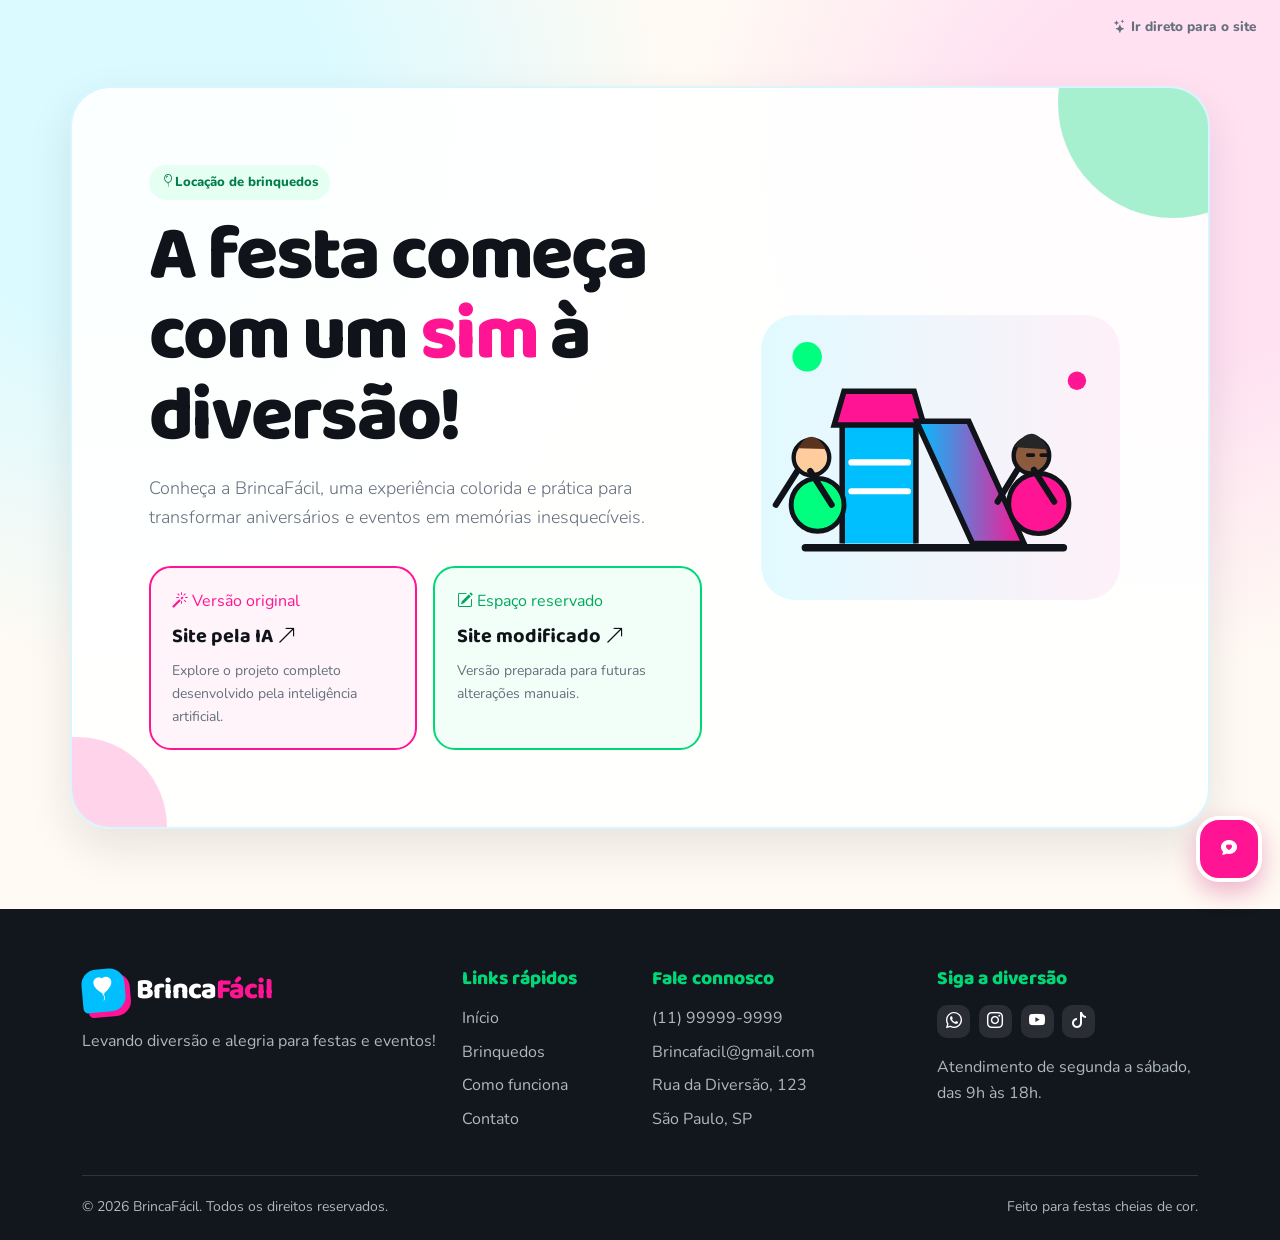
==== index.html @ a86c1801 "first commit" ====
<!doctype html><html lang="pt-BR"><head><meta charset="UTF-8">
<meta name="viewport" content="width=device-width, initial-scale=1">
<meta name="description" content="BrincaFácil — locação de brinquedos para festas e eventos infantis.">
<title>BrincaFácil — Escolha a versão</title>
<link rel="preconnect" href="https://fonts.googleapis.com">
<link rel="preconnect" href="https://fonts.gstatic.com" crossorigin>
<link href="https://fonts.googleapis.com/css2?family=Baloo+2:wght@600;700;800&family=Nunito:wght@400;600;700;800&display=swap" rel="stylesheet">
<link href="https://cdn.jsdelivr.net/npm/bootstrap@5.3.3/dist/css/bootstrap.min.css" rel="stylesheet">
<link href="https://cdn.jsdelivr.net/npm/bootstrap-icons@1.11.3/font/bootstrap-icons.min.css" rel="stylesheet">
<link href="css/style.css" rel="stylesheet"></head><body class="index-page">
<div class="index-topbar"><a href="inicio.html"><i class="bi bi-stars"></i> Ir direto para o site</a></div>
<main class="container index-main"><section class="index-card"><div class="row align-items-center g-5"><div class="col-lg-7"><span class="index-kicker"><i class="bi bi-balloon"></i> Locação de brinquedos</span><h1 class="display-title mt-3 mb-3">A festa começa com um <span class="text-pink">sim</span> à diversão!</h1><p class="lead mb-0">Conheça a BrincaFácil, uma experiência colorida e prática para transformar aniversários e eventos em memórias inesquecíveis.</p><div class="index-options"><a class="index-option ai" href="inicio.html"><span class="text-pink"><i class="bi bi-magic"></i> Versão original</span><strong>Site pela IA <i class="bi bi-arrow-up-right"></i></strong><small>Explore o projeto completo desenvolvido pela inteligência artificial.</small></a><a class="index-option manual" href="modificado/inicio.html"><span class="text-green"><i class="bi bi-pencil-square"></i> Espaço reservado</span><strong>Site modificado <i class="bi bi-arrow-up-right"></i></strong><small>Versão preparada para futuras alterações manuais.</small></a></div></div><div class="col-lg-5 text-center"><img src="imagens/hero-brincafacil.svg" alt="Ilustração colorida de crianças a brincar num parque" class="img-fluid"></div></div></section></main>
<input class="brinki-input" type="checkbox" id="brinki-toggle">
<label class="brinki-launcher" for="brinki-toggle" aria-label="Abrir assistente BRINKI"><i class="bi bi-chat-heart-fill open-icon"></i><i class="bi bi-x-lg close-icon"></i></label>
<section class="brinki-panel" aria-label="Assistente virtual BRINKI">
  <div class="brinki-head"><div class="brinki-avatar"><i class="bi bi-stars"></i></div><div><strong>BRINKI</strong><small>Assistente da BrincaFácil</small></div></div>
  <div class="brinki-body">
    <div class="brinki-message">Olá! Eu sou a BRINKI, sua assistente virtual da BrincaFácil! 🎈 Estou aqui para ajudar você a encontrar o brinquedo perfeito para sua festa. Escolha uma das opções abaixo e vamos começar!</div>
    <p class="brinki-note"><i class="bi bi-info-circle"></i> Sou uma assistente virtual demonstrativa e consigo responder por meio das opções disponíveis.</p>
    <details class="brinki-question"><summary>Quais brinquedos estão disponíveis?</summary><p>Temos cama elástica, piscina de bolinhas, pula-pula, escorregador infantil, tobogã inflável, futebol de sabão, castelinho inflável e mini playground.</p><a href="brinquedos.html">Ver brinquedos</a></details>
    <details class="brinki-question"><summary>Quanto custa o aluguel?</summary><p>Os preços variam. Temos opções a partir de R$ 100,00 por diária. Consulte o catálogo para conferir todos os valores.</p><a href="brinquedos.html">Consultar preços</a></details>
    <details class="brinki-question"><summary>Qual a idade recomendada?</summary><p>Há opções para crianças a partir de 2 anos e brinquedos para crianças maiores. Confira cada faixa no catálogo.</p><a href="brinquedos.html">Ver faixas etárias</a></details>
    <details class="brinki-question"><summary>Como funciona o aluguel?</summary><p>Você escolhe o brinquedo, entra em contato, combina os detalhes e aguarda a entrega. Depois é só aproveitar!</p><a href="funciona.html">Como funciona</a></details>
    <details class="brinki-question"><summary>Como faço uma reserva?</summary><p>Informe o brinquedo desejado, a data do evento e o endereço de entrega. Nossa equipa verificará a disponibilidade.</p><a href="contato.html">Falar com a equipa</a></details>
    <details class="brinki-question"><summary>Qual é o endereço?</summary><p>Estamos na Rua da Diversão, 123 – São Paulo, SP.</p></details>
    <details class="brinki-question"><summary>Qual é o horário de atendimento?</summary><p>Atendemos de segunda-feira a sábado, das 9h às 18h.</p></details>
    <details class="brinki-question"><summary>Como posso entrar em contacto?</summary><p>Fale pelo telefone (11) 99999-9999 ou pelo e-mail Brincafacil@gmail.com. Também estamos nas redes sociais.</p><a href="contato.html">Ir para contacto</a></details>
  </div>
</section><footer class="site-footer">
  <div class="container">
    <div class="row g-4">
      <div class="col-lg-4">
        <a class="brand" href="inicio.html"><span class="brand-mark"><i class="bi bi-balloon-heart-fill"></i></span><span class="brand-name">Brinca<span>Fácil</span></span></a>
        <p class="mt-3 mb-0">Levando diversão e alegria para festas e eventos!</p>
      </div>
      <div class="col-6 col-lg-2"><h3>Links rápidos</h3><ul class="footer-list"><li><a href="inicio.html">Início</a></li><li><a href="brinquedos.html">Brinquedos</a></li><li><a href="funciona.html">Como funciona</a></li><li><a href="contato.html">Contato</a></li></ul></div>
      <div class="col-6 col-lg-3"><h3>Fale connosco</h3><ul class="footer-list"><li><a href="tel:+5511999999999">(11) 99999-9999</a></li><li><a href="mailto:Brincafacil@gmail.com">Brincafacil@gmail.com</a></li><li>Rua da Diversão, 123</li><li>São Paulo, SP</li></ul></div>
      <div class="col-lg-3"><h3>Siga a diversão</h3><div class="footer-socials"><a href="https://web.whatsapp.com/" target="_blank" rel="noopener" aria-label="WhatsApp"><i class="bi bi-whatsapp"></i></a><a href="https://www.instagram.com/" target="_blank" rel="noopener" aria-label="Instagram"><i class="bi bi-instagram"></i></a><a href="https://www.youtube.com/" target="_blank" rel="noopener" aria-label="YouTube"><i class="bi bi-youtube"></i></a><a href="https://www.tiktok.com/" target="_blank" rel="noopener" aria-label="TikTok"><i class="bi bi-tiktok"></i></a></div><p class="mt-3 mb-0">Atendimento de segunda a sábado, das 9h às 18h.</p></div>
    </div>
    <div class="footer-bottom"><small>© 2026 BrincaFácil. Todos os direitos reservados.</small><small>Feito para festas cheias de cor.</small></div>
  </div>
</footer></body></html>
---- css/style.css ----
@import url('https://fonts.googleapis.com/css2?family=Baloo+2:wght@600;700;800&family=Nunito:wght@400;600;700;800&display=swap');

:root {
  --blue: #00bfff;
  --blue-dark: #007ea8;
  --pink: #ff1493;
  --pink-dark: #c20b6d;
  --green: #00d878;
  --green-soft: #e5fff2;
  --ink: #10131a;
  --muted: #65707c;
  --cream: #fffaf3;
  --white: #ffffff;
  --line: #e9eef2;
  --shadow: 0 18px 45px rgba(16, 19, 26, .10);
  --shadow-sm: 0 8px 22px rgba(16, 19, 26, .08);
  --radius: 24px;
}

* { box-sizing: border-box; }
html { scroll-behavior: smooth; }
body { margin: 0; color: var(--ink); background: var(--cream); font-family: 'Nunito', sans-serif; line-height: 1.65; overflow-x: hidden; }
h1, h2, h3, h4, h5, .brand-name { font-family: 'Baloo 2', sans-serif; font-weight: 800; line-height: 1.05; }
a { color: inherit; text-decoration: none; }
img { max-width: 100%; display: block; }
.container { position: relative; z-index: 1; }
.section-pad { padding: 92px 0; }
.section-soft { background: #f2fbff; }
.section-pink { background: #fff1f8; }
.text-pink { color: var(--pink) !important; }
.text-blue { color: var(--blue-dark) !important; }
.text-green { color: #00a85d !important; }
.eyebrow { display: inline-flex; align-items: center; gap: .55rem; text-transform: uppercase; letter-spacing: .12em; font-size: .78rem; font-weight: 800; color: var(--pink-dark); margin-bottom: .8rem; }
.eyebrow::before { content: ''; width: 28px; height: 4px; border-radius: 99px; background: var(--green); }
.display-title { font-size: clamp(2.7rem, 6vw, 5.5rem); letter-spacing: -.03em; }
.section-title { font-size: clamp(2.3rem, 5vw, 4rem); letter-spacing: -.02em; }
.lead { font-size: 1.12rem; color: var(--muted); }

/* Shared header */
.site-header { position: relative; z-index: 20; background: rgba(255,255,255,.93); border-bottom: 1px solid rgba(0,191,255,.13); backdrop-filter: blur(12px); }
.nav-wrap { min-height: 78px; display: flex; align-items: center; justify-content: space-between; gap: 1.5rem; }
.brand { display: inline-flex; align-items: center; gap: .7rem; color: var(--ink); }
.brand-mark { width: 43px; height: 43px; display: grid; place-items: center; border-radius: 15px 15px 15px 5px; background: var(--blue); color: var(--white); font-size: 1.5rem; transform: rotate(-5deg); box-shadow: 5px 5px 0 var(--pink); }
.brand-name { font-size: 1.8rem; letter-spacing: -.03em; }
.brand-name span { color: var(--pink); }
.nav-toggle { position: absolute; opacity: 0; pointer-events: none; }
.nav-trigger { display: none; cursor: pointer; padding: .55rem .8rem; border-radius: 12px; color: var(--blue-dark); border: 2px solid var(--blue); font-weight: 800; }
.nav-links { display: flex; align-items: center; gap: .35rem; }
.nav-links a { position: relative; padding: .55rem .75rem; border-radius: 12px; font-weight: 800; color: #313a43; transition: .2s ease; }
.nav-links a:hover, .nav-links a.active { color: var(--pink-dark); background: #fff0f8; }
.nav-links a.active::after { content: ''; position: absolute; height: 3px; left: 13px; right: 13px; bottom: 4px; border-radius: 4px; background: var(--green); }
.index-shortcut { position: absolute; right: 1.2rem; top: .7rem; font-size: .78rem; font-weight: 800; color: var(--muted); z-index: 30; }
.index-shortcut:hover { color: var(--pink); }

/* Buttons */
.btn-brand, .btn-brand-outline { display: inline-flex; align-items: center; justify-content: center; gap: .5rem; border-radius: 999px; padding: .8rem 1.35rem; font-weight: 800; border: 2px solid transparent; transition: transform .2s ease, box-shadow .2s ease, background .2s ease; }
.btn-brand { background: var(--pink); color: #fff; box-shadow: 0 8px 0 #a90c61; }
.btn-brand:hover { color: #fff; transform: translateY(-3px); box-shadow: 0 11px 0 #a90c61; }
.btn-brand:active { transform: translateY(2px); box-shadow: 0 4px 0 #a90c61; }
.btn-brand-outline { color: var(--blue-dark); border-color: var(--blue); background: #fff; }
.btn-brand-outline:hover { color: var(--ink); background: #e7faff; transform: translateY(-3px); }
.btn-green { background: var(--green); color: #07311e; box-shadow: 0 8px 0 #00a85d; }
.btn-green:hover { color: #07311e; box-shadow: 0 11px 0 #00a85d; }
.btn-small { padding: .6rem .9rem; font-size: .9rem; }

/* Home selector */
.index-page { min-height: 100vh; background: radial-gradient(circle at 10% 10%, #dbfaff 0 13%, transparent 34%), radial-gradient(circle at 92% 14%, #ffe1f2 0 12%, transparent 31%), var(--cream); }
.index-topbar { display: flex; justify-content: flex-end; padding: 1rem 1.5rem 0; }
.index-topbar a { font-size: .85rem; font-weight: 800; color: var(--muted); }
.index-topbar a:hover { color: var(--pink); }
.index-main { min-height: calc(100vh - 46px); display: grid; align-items: center; padding: 3rem 0 5rem; }
.index-card { position: relative; overflow: hidden; border: 2px solid rgba(0,191,255,.15); background: rgba(255,255,255,.92); border-radius: 40px; box-shadow: var(--shadow); padding: clamp(2rem, 6vw, 5.8rem); }
.index-card::before, .index-card::after { content: ''; position: absolute; border-radius: 50%; pointer-events: none; }
.index-card::before { width: 230px; height: 230px; right: -80px; top: -100px; background: var(--green); opacity: .35; }
.index-card::after { width: 180px; height: 180px; left: -85px; bottom: -90px; background: var(--pink); opacity: .18; }
.index-kicker { display: inline-flex; border-radius: 99px; padding: .4rem .8rem; background: var(--green-soft); color: #007d49; font-size: .82rem; font-weight: 800; }
.index-options { display: grid; grid-template-columns: repeat(2, minmax(0, 1fr)); gap: 1rem; margin-top: 2.1rem; }
.index-option { display: flex; flex-direction: column; gap: .35rem; align-items: flex-start; border-radius: 22px; padding: 1.25rem 1.35rem; border: 2px solid var(--line); background: #fff; transition: .2s ease; }
.index-option strong { font-family: 'Baloo 2'; font-size: 1.25rem; }
.index-option small { color: var(--muted); }
.index-option:hover { transform: translateY(-5px); box-shadow: var(--shadow-sm); border-color: var(--blue); }
.index-option.ai { border-color: var(--pink); background: #fff4fa; }
.index-option.manual { border-color: var(--green); background: #f1fff8; }

/* Hero */
.hero { position: relative; overflow: hidden; padding: 84px 0 100px; background: linear-gradient(135deg, #f1fdff 0%, #fff8fc 60%, #f1fff7 100%); }
.hero::before { content: ''; position: absolute; width: 460px; height: 460px; border-radius: 50%; right: -170px; top: -180px; background: var(--blue); opacity: .14; }
.hero::after { content: ''; position: absolute; width: 260px; height: 260px; border-radius: 50%; left: -110px; bottom: -130px; background: var(--pink); opacity: .1; }
.hero-copy { padding: 1rem 0; }
.hero-copy h1 { max-width: 720px; }
.hero-copy p { max-width: 650px; }
.hero-actions { display: flex; flex-wrap: wrap; gap: 1rem; margin-top: 1.7rem; }
.hero-art { position: relative; padding: 1.2rem; }
.hero-art::before { content: 'diversão'; position: absolute; right: 2%; top: 4%; transform: rotate(8deg); font-family: 'Baloo 2'; font-size: 1.15rem; color: var(--pink); }
.hero-art img { width: 100%; max-height: 440px; object-fit: contain; filter: drop-shadow(0 22px 20px rgba(16,19,26,.14)); }

/* Cards */
.info-card, .toy-card, .step-card, .contact-card, .faq-card { height: 100%; background: #fff; border: 1px solid var(--line); border-radius: var(--radius); box-shadow: var(--shadow-sm); }
.info-card { padding: 1.45rem; transition: .2s ease; border-top: 5px solid var(--blue); }
.info-card:nth-child(2n) { border-top-color: var(--pink); }
.info-card:nth-child(3n) { border-top-color: var(--green); }
.info-card:hover, .toy-card:hover, .step-card:hover { transform: translateY(-7px); box-shadow: var(--shadow); }
.icon-bubble { width: 52px; height: 52px; display: grid; place-items: center; border-radius: 18px; margin-bottom: 1rem; background: #e7faff; color: var(--blue-dark); font-size: 1.4rem; }
.icon-bubble.pink { background: #fff0f8; color: var(--pink-dark); }
.icon-bubble.green { background: var(--green-soft); color: #00874b; }
.info-card h3 { font-size: 1.45rem; margin-bottom: .4rem; }
.info-card p { margin: 0; color: var(--muted); }

.toy-card { overflow: hidden; display: flex; flex-direction: column; transition: .2s ease; }
.toy-card .toy-image { padding: 1rem; background: linear-gradient(135deg,#f3fcff,#fff5fb); min-height: 205px; display: grid; place-items: center; }
.toy-card .toy-image img { width: 100%; height: 180px; object-fit: contain; }
.toy-card-body { padding: 1.25rem; display: flex; flex-direction: column; flex: 1; }
.toy-card h3 { font-size: 1.45rem; margin-bottom: .35rem; }
.toy-age { display: inline-flex; align-self: flex-start; gap: .4rem; padding: .3rem .65rem; margin-bottom: .75rem; background: #eefbff; color: var(--blue-dark); border-radius: 999px; font-size: .78rem; font-weight: 800; }
.toy-card p { color: var(--muted); margin-bottom: 1rem; }
.toy-meta { display: flex; justify-content: space-between; align-items: end; gap: .8rem; margin-top: auto; padding-top: 1rem; border-top: 1px dashed #dce4e8; }
.price { color: var(--pink-dark); font-family: 'Baloo 2'; font-size: 1.35rem; font-weight: 800; line-height: 1.1; }
.price small { display: block; color: var(--muted); font-family: 'Nunito'; font-size: .72rem; font-weight: 700; }

.page-hero { padding: 70px 0 76px; background: linear-gradient(135deg, #e8fbff, #fff2f9); border-bottom: 1px solid #e6f2f5; }
.page-hero p { max-width: 690px; }
.page-hero .breadcrumb { --bs-breadcrumb-divider-color: var(--pink); font-size: .9rem; font-weight: 700; }
.page-hero .breadcrumb a { color: var(--blue-dark); }

/* Steps */
.step-card { position: relative; padding: 1.5rem; border-left: 5px solid var(--blue); transition: .2s ease; }
.step-card:nth-child(2n) { border-left-color: var(--pink); }
.step-card:nth-child(3n) { border-left-color: var(--green); }
.step-number { display: inline-grid; place-items: center; width: 43px; height: 43px; border-radius: 50%; background: var(--ink); color: #fff; font-family: 'Baloo 2'; font-size: 1.4rem; margin-bottom: 1rem; }
.step-card h3 { font-size: 1.55rem; }
.step-card p { color: var(--muted); margin: 0; }
.faq-card { padding: 1.5rem; }
.faq-item { border-bottom: 1px solid var(--line); padding: .9rem 0; }
.faq-item:last-child { border-bottom: 0; }
.faq-item summary { cursor: pointer; font-weight: 800; color: var(--ink); list-style: none; display: flex; justify-content: space-between; gap: 1rem; }
.faq-item summary::-webkit-details-marker { display: none; }
.faq-item summary::after { content: '+'; color: var(--pink); font-size: 1.3rem; }
.faq-item[open] summary::after { content: '−'; }
.faq-item p { color: var(--muted); margin: .65rem 0 0; }

/* Contact */
.contact-card { padding: 1.5rem; }
.contact-card h3 { font-size: 1.5rem; }
.contact-line { display: flex; gap: .8rem; align-items: flex-start; padding: .9rem 0; border-bottom: 1px solid var(--line); }
.contact-line:last-child { border-bottom: 0; }
.contact-line i { color: var(--pink); font-size: 1.15rem; margin-top: .25rem; }
.contact-line strong { display: block; }
.contact-line span { color: var(--muted); font-size: .92rem; }
.form-control, .form-select { border: 2px solid #e2e9ed; border-radius: 14px; padding: .78rem 1rem; }
.form-control:focus, .form-select:focus { border-color: var(--blue); box-shadow: 0 0 0 .25rem rgba(0,191,255,.14); }
.demo-note { border-left: 4px solid var(--green); background: var(--green-soft); border-radius: 12px; padding: .8rem 1rem; color: #17633e; font-size: .9rem; }
.socials { display: flex; flex-wrap: wrap; gap: .75rem; }
.social-link { width: 48px; height: 48px; display: grid; place-items: center; border-radius: 15px; font-size: 1.35rem; color: #fff; transition: transform .2s ease, filter .2s ease; }
.social-link:hover { color: #fff; transform: translateY(-4px) rotate(-4deg); filter: brightness(1.08); }
.social-whatsapp { background: #25d366; }
.social-instagram { background: linear-gradient(135deg,#833ab4,#fd1d1d,#fcb045); }
.social-youtube { background: #ff0000; }
.social-tiktok { background: #111; }

/* Footer */
.site-footer { background: #12161d; color: #fff; padding: 60px 0 22px; }
.site-footer .brand { color: #fff; }
.site-footer .brand-mark { box-shadow: 5px 5px 0 var(--pink); }
.site-footer .brand-name { color: #fff; }
.site-footer p, .site-footer li, .site-footer small { color: #aeb8c1; }
.site-footer h3 { font-size: 1.2rem; color: var(--green); margin-bottom: 1rem; }
.footer-list { list-style: none; padding: 0; margin: 0; }
.footer-list li { margin: .45rem 0; }
.footer-list a:hover { color: #fff; }
.footer-bottom { margin-top: 2.2rem; padding-top: 1.2rem; border-top: 1px solid rgba(255,255,255,.12); display: flex; justify-content: space-between; gap: 1rem; flex-wrap: wrap; }
.footer-socials { display: flex; gap: .55rem; }
.footer-socials a { width: 33px; height: 33px; display: grid; place-items: center; border-radius: 10px; background: rgba(255,255,255,.1); color: #fff; }
.footer-socials a:hover { background: var(--pink); }

/* BRINKI CSS-only assistant */
.brinki-input { position: absolute; opacity: 0; pointer-events: none; }
.brinki-launcher { position: fixed; z-index: 50; right: 1.15rem; bottom: 1.15rem; width: 66px; height: 66px; display: grid; place-items: center; border-radius: 23px; cursor: pointer; background: var(--pink); color: #fff; border: 4px solid #fff; box-shadow: 0 10px 25px rgba(194,11,109,.3); transition: transform .2s ease; }
.brinki-launcher:hover { transform: translateY(-5px) rotate(4deg); }
.brinki-launcher .close-icon { display: none; }
.brinki-input:checked ~ .brinki-launcher .open-icon { display: none; }
.brinki-input:checked ~ .brinki-launcher .close-icon { display: inline; }
.brinki-panel { position: fixed; z-index: 49; right: 1.15rem; bottom: 6.3rem; width: min(390px, calc(100vw - 2rem)); max-height: min(650px, calc(100vh - 8rem)); overflow: auto; display: none; background: #fff; border: 3px solid var(--blue); border-radius: 25px; box-shadow: var(--shadow); }
.brinki-input:checked ~ .brinki-panel { display: block; animation: pop-in .2s ease both; }
@keyframes pop-in { from { opacity: 0; transform: translateY(12px) scale(.97); } to { opacity: 1; transform: none; } }
.brinki-head { display: flex; align-items: center; gap: .75rem; padding: 1rem 1.1rem; background: linear-gradient(135deg,var(--blue),#78e8ff); }
.brinki-avatar { width: 42px; height: 42px; display: grid; place-items: center; border-radius: 15px; background: #fff; color: var(--pink); font-size: 1.35rem; }
.brinki-head strong { font-family: 'Baloo 2'; font-size: 1.35rem; }
.brinki-head small { display: block; color: #064f68; font-weight: 800; font-size: .72rem; }
.brinki-body { padding: 1rem; }
.brinki-message { background: #f2f7fa; border-radius: 16px 16px 16px 4px; padding: .85rem; font-size: .86rem; margin-bottom: .8rem; }
.brinki-note { color: var(--muted); font-size: .72rem; margin: .65rem 0; }
.brinki-question { border-top: 1px solid var(--line); padding: .65rem 0; }
.brinki-question summary { cursor: pointer; font-weight: 800; color: var(--blue-dark); font-size: .86rem; }
.brinki-question p { font-size: .82rem; color: var(--muted); margin: .45rem 0 .6rem; }
.brinki-question a { display: inline-flex; font-size: .75rem; padding: .35rem .7rem; border-radius: 999px; background: var(--pink); color: #fff; font-weight: 800; }

@media (max-width: 991.98px) {
  .nav-wrap { min-height: 70px; }
  .nav-trigger { display: inline-flex; align-items: center; gap: .4rem; }
  .nav-links { position: absolute; left: 1rem; right: 1rem; top: 70px; display: none; flex-direction: column; align-items: stretch; padding: .7rem; border-radius: 18px; background: #fff; box-shadow: var(--shadow); border: 1px solid var(--line); }
  .nav-links a { padding: .75rem 1rem; }
  .nav-toggle:checked ~ .nav-links { display: flex; }
  .hero { padding: 60px 0 75px; }
}
@media (max-width: 575.98px) {
  .section-pad { padding: 65px 0; }
  .display-title { font-size: 2.35rem; overflow-wrap: anywhere; }
  .hero-copy h1 { overflow-wrap: anywhere; }
  .hero .row { margin-left: 0; margin-right: 0; }
  .hero .col-lg-7, .hero .col-lg-5 { padding-left: 0; padding-right: 0; }
  .section-title { font-size: 2.45rem; }
  .index-options { grid-template-columns: 1fr; }
  .index-card { border-radius: 28px; padding: 1.7rem; }
  .hero-actions { flex-direction: column; align-items: stretch; }
  .hero-actions a { width: 100%; }
  .nav-wrap { padding-left: .7rem; padding-right: .7rem; }
  .brand-name { font-size: 1.55rem; }
  .brand-mark { width: 38px; height: 38px; }
  .index-shortcut { display: none; }
  .brinki-launcher { right: .7rem; bottom: .7rem; }
  .brinki-panel { right: .7rem; bottom: 5.7rem; width: calc(100vw - 1.4rem); }
}
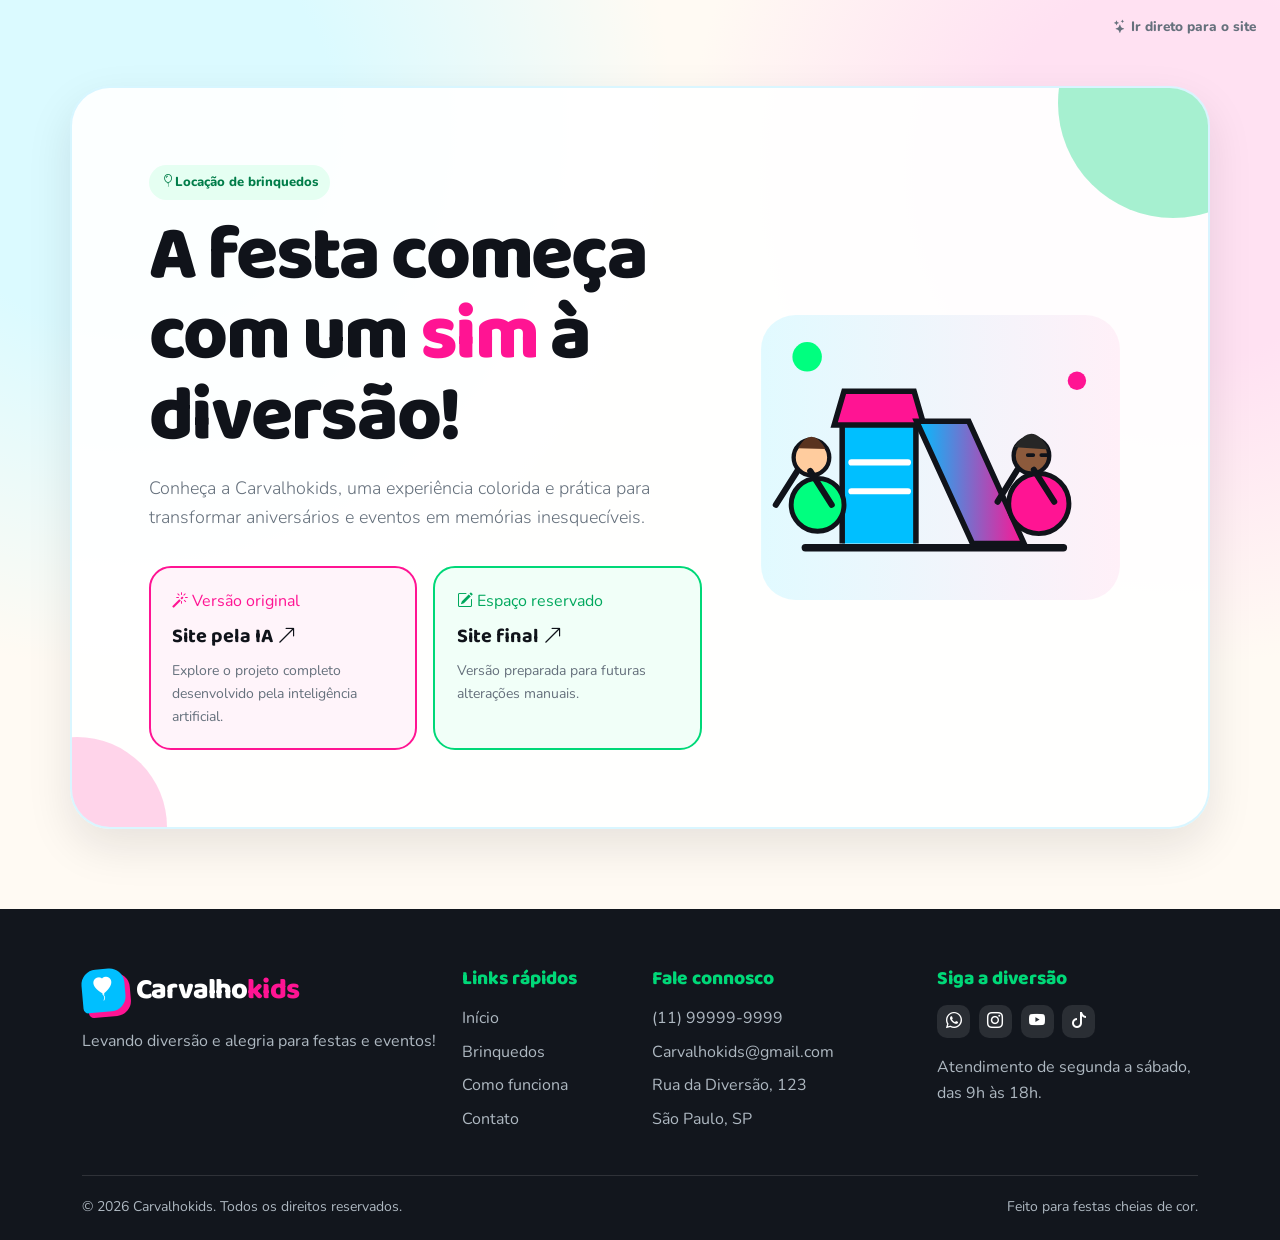
==== commit 7b27b699: "atulizando nome" ====
--- a/index.html
+++ b/index.html
@@ -1,42 +1,85 @@
-<!doctype html><html lang="pt-BR"><head><meta charset="UTF-8">
-<meta name="viewport" content="width=device-width, initial-scale=1">
-<meta name="description" content="BrincaFácil — locação de brinquedos para festas e eventos infantis.">
-<title>BrincaFácil — Escolha a versão</title>
-<link rel="preconnect" href="https://fonts.googleapis.com">
-<link rel="preconnect" href="https://fonts.gstatic.com" crossorigin>
-<link href="https://fonts.googleapis.com/css2?family=Baloo+2:wght@600;700;800&family=Nunito:wght@400;600;700;800&display=swap" rel="stylesheet">
-<link href="https://cdn.jsdelivr.net/npm/bootstrap@5.3.3/dist/css/bootstrap.min.css" rel="stylesheet">
-<link href="https://cdn.jsdelivr.net/npm/bootstrap-icons@1.11.3/font/bootstrap-icons.min.css" rel="stylesheet">
-<link href="css/style.css" rel="stylesheet"></head><body class="index-page">
-<div class="index-topbar"><a href="inicio.html"><i class="bi bi-stars"></i> Ir direto para o site</a></div>
-<main class="container index-main"><section class="index-card"><div class="row align-items-center g-5"><div class="col-lg-7"><span class="index-kicker"><i class="bi bi-balloon"></i> Locação de brinquedos</span><h1 class="display-title mt-3 mb-3">A festa começa com um <span class="text-pink">sim</span> à diversão!</h1><p class="lead mb-0">Conheça a BrincaFácil, uma experiência colorida e prática para transformar aniversários e eventos em memórias inesquecíveis.</p><div class="index-options"><a class="index-option ai" href="inicio.html"><span class="text-pink"><i class="bi bi-magic"></i> Versão original</span><strong>Site pela IA <i class="bi bi-arrow-up-right"></i></strong><small>Explore o projeto completo desenvolvido pela inteligência artificial.</small></a><a class="index-option manual" href="modificado/inicio.html"><span class="text-green"><i class="bi bi-pencil-square"></i> Espaço reservado</span><strong>Site modificado <i class="bi bi-arrow-up-right"></i></strong><small>Versão preparada para futuras alterações manuais.</small></a></div></div><div class="col-lg-5 text-center"><img src="imagens/hero-brincafacil.svg" alt="Ilustração colorida de crianças a brincar num parque" class="img-fluid"></div></div></section></main>
-<input class="brinki-input" type="checkbox" id="brinki-toggle">
-<label class="brinki-launcher" for="brinki-toggle" aria-label="Abrir assistente BRINKI"><i class="bi bi-chat-heart-fill open-icon"></i><i class="bi bi-x-lg close-icon"></i></label>
-<section class="brinki-panel" aria-label="Assistente virtual BRINKI">
-  <div class="brinki-head"><div class="brinki-avatar"><i class="bi bi-stars"></i></div><div><strong>BRINKI</strong><small>Assistente da BrincaFácil</small></div></div>
-  <div class="brinki-body">
-    <div class="brinki-message">Olá! Eu sou a BRINKI, sua assistente virtual da BrincaFácil! 🎈 Estou aqui para ajudar você a encontrar o brinquedo perfeito para sua festa. Escolha uma das opções abaixo e vamos começar!</div>
-    <p class="brinki-note"><i class="bi bi-info-circle"></i> Sou uma assistente virtual demonstrativa e consigo responder por meio das opções disponíveis.</p>
-    <details class="brinki-question"><summary>Quais brinquedos estão disponíveis?</summary><p>Temos cama elástica, piscina de bolinhas, pula-pula, escorregador infantil, tobogã inflável, futebol de sabão, castelinho inflável e mini playground.</p><a href="brinquedos.html">Ver brinquedos</a></details>
-    <details class="brinki-question"><summary>Quanto custa o aluguel?</summary><p>Os preços variam. Temos opções a partir de R$ 100,00 por diária. Consulte o catálogo para conferir todos os valores.</p><a href="brinquedos.html">Consultar preços</a></details>
-    <details class="brinki-question"><summary>Qual a idade recomendada?</summary><p>Há opções para crianças a partir de 2 anos e brinquedos para crianças maiores. Confira cada faixa no catálogo.</p><a href="brinquedos.html">Ver faixas etárias</a></details>
-    <details class="brinki-question"><summary>Como funciona o aluguel?</summary><p>Você escolhe o brinquedo, entra em contato, combina os detalhes e aguarda a entrega. Depois é só aproveitar!</p><a href="funciona.html">Como funciona</a></details>
-    <details class="brinki-question"><summary>Como faço uma reserva?</summary><p>Informe o brinquedo desejado, a data do evento e o endereço de entrega. Nossa equipa verificará a disponibilidade.</p><a href="contato.html">Falar com a equipa</a></details>
-    <details class="brinki-question"><summary>Qual é o endereço?</summary><p>Estamos na Rua da Diversão, 123 – São Paulo, SP.</p></details>
-    <details class="brinki-question"><summary>Qual é o horário de atendimento?</summary><p>Atendemos de segunda-feira a sábado, das 9h às 18h.</p></details>
-    <details class="brinki-question"><summary>Como posso entrar em contacto?</summary><p>Fale pelo telefone (11) 99999-9999 ou pelo e-mail Brincafacil@gmail.com. Também estamos nas redes sociais.</p><a href="contato.html">Ir para contacto</a></details>
-  </div>
-</section><footer class="site-footer">
-  <div class="container">
-    <div class="row g-4">
-      <div class="col-lg-4">
-        <a class="brand" href="inicio.html"><span class="brand-mark"><i class="bi bi-balloon-heart-fill"></i></span><span class="brand-name">Brinca<span>Fácil</span></span></a>
-        <p class="mt-3 mb-0">Levando diversão e alegria para festas e eventos!</p>
+<!doctype html>
+<html lang="pt-BR">
+
+<head>
+  <meta charset="UTF-8">
+  <meta name="viewport" content="width=device-width, initial-scale=1">
+  <meta name="description" content="BrincaFácil — locação de brinquedos para festas e eventos infantis.">
+  <title>Carvalhokids — Escolha a versão</title>
+  <link rel="preconnect" href="https://fonts.googleapis.com">
+  <link rel="preconnect" href="https://fonts.gstatic.com" crossorigin>
+  <link
+    href="https://fonts.googleapis.com/css2?family=Baloo+2:wght@600;700;800&family=Nunito:wght@400;600;700;800&display=swap"
+    rel="stylesheet">
+  <link href="https://cdn.jsdelivr.net/npm/bootstrap@5.3.3/dist/css/bootstrap.min.css" rel="stylesheet">
+  <link href="https://cdn.jsdelivr.net/npm/bootstrap-icons@1.11.3/font/bootstrap-icons.min.css" rel="stylesheet">
+  <link href="css/style.css" rel="stylesheet">
+</head>
+
+<body class="index-page">
+  <div class="index-topbar"><a href="inicio.html"><i class="bi bi-stars"></i> Ir direto para o site</a></div>
+  <main class="container index-main">
+    <section class="index-card">
+      <div class="row align-items-center g-5">
+        <div class="col-lg-7"><span class="index-kicker"><i class="bi bi-balloon"></i> Locação de brinquedos</span>
+          <h1 class="display-title mt-3 mb-3">A festa começa com um <span class="text-pink">sim</span> à diversão!</h1>
+          <p class="lead mb-0">Conheça a Carvalhokids, uma experiência colorida e prática para transformar aniversários e
+            eventos em memórias inesquecíveis.</p>
+          <div class="index-options"><a class="index-option ai" href="inicio.html"><span class="text-pink"><i
+                  class="bi bi-magic"></i> Versão original</span><strong>Site pela IA <i
+                  class="bi bi-arrow-up-right"></i></strong><small>Explore o projeto completo desenvolvido pela
+                inteligência artificial.</small></a><a class="index-option manual" href="modificado/inicio.html"><span
+                class="text-green"><i class="bi bi-pencil-square"></i> Espaço reservado</span><strong>Site final <i
+                  class="bi bi-arrow-up-right"></i></strong><small>Versão preparada para futuras alterações
+                manuais.</small></a></div>
+        </div>
+        <div class="col-lg-5 text-center"><img src="imagens/hero-brincafacil.svg"
+            alt="Ilustração colorida de crianças a brincar num parque" class="img-fluid"></div>
       </div>
-      <div class="col-6 col-lg-2"><h3>Links rápidos</h3><ul class="footer-list"><li><a href="inicio.html">Início</a></li><li><a href="brinquedos.html">Brinquedos</a></li><li><a href="funciona.html">Como funciona</a></li><li><a href="contato.html">Contato</a></li></ul></div>
-      <div class="col-6 col-lg-3"><h3>Fale connosco</h3><ul class="footer-list"><li><a href="tel:+5511999999999">(11) 99999-9999</a></li><li><a href="mailto:Brincafacil@gmail.com">Brincafacil@gmail.com</a></li><li>Rua da Diversão, 123</li><li>São Paulo, SP</li></ul></div>
-      <div class="col-lg-3"><h3>Siga a diversão</h3><div class="footer-socials"><a href="https://web.whatsapp.com/" target="_blank" rel="noopener" aria-label="WhatsApp"><i class="bi bi-whatsapp"></i></a><a href="https://www.instagram.com/" target="_blank" rel="noopener" aria-label="Instagram"><i class="bi bi-instagram"></i></a><a href="https://www.youtube.com/" target="_blank" rel="noopener" aria-label="YouTube"><i class="bi bi-youtube"></i></a><a href="https://www.tiktok.com/" target="_blank" rel="noopener" aria-label="TikTok"><i class="bi bi-tiktok"></i></a></div><p class="mt-3 mb-0">Atendimento de segunda a sábado, das 9h às 18h.</p></div>
+    </section>
+  </main>
+  
+  <footer class="site-footer">
+    <div class="container">
+      <div class="row g-4">
+        <div class="col-lg-4">
+          <a class="brand" href="inicio.html"><span class="brand-mark"><i
+                class="bi bi-balloon-heart-fill"></i></span><span class="brand-name">Carvalho<span>kids</span></span></a>
+          <p class="mt-3 mb-0">Levando diversão e alegria para festas e eventos!</p>
+        </div>
+        <div class="col-6 col-lg-2">
+          <h3>Links rápidos</h3>
+          <ul class="footer-list">
+            <li><a href="inicio.html">Início</a></li>
+            <li><a href="brinquedos.html">Brinquedos</a></li>
+            <li><a href="funciona.html">Como funciona</a></li>
+            <li><a href="contato.html">Contato</a></li>
+          </ul>
+        </div>
+        <div class="col-6 col-lg-3">
+          <h3>Fale connosco</h3>
+          <ul class="footer-list">
+            <li><a href="tel:+5511999999999">(11) 99999-9999</a></li>
+            <li><a href="mailto:Brincafacil@gmail.com">Carvalhokids@gmail.com</a></li>
+            <li>Rua da Diversão, 123</li>
+            <li>São Paulo, SP</li>
+          </ul>
+        </div>
+        <div class="col-lg-3">
+          <h3>Siga a diversão</h3>
+          <div class="footer-socials"><a href="https://web.whatsapp.com/" target="_blank" rel="noopener"
+              aria-label="WhatsApp"><i class="bi bi-whatsapp"></i></a><a href="https://www.instagram.com/"
+              target="_blank" rel="noopener" aria-label="Instagram"><i class="bi bi-instagram"></i></a><a
+              href="https://www.youtube.com/" target="_blank" rel="noopener" aria-label="YouTube"><i
+                class="bi bi-youtube"></i></a><a href="https://www.tiktok.com/" target="_blank" rel="noopener"
+              aria-label="TikTok"><i class="bi bi-tiktok"></i></a></div>
+          <p class="mt-3 mb-0">Atendimento de segunda a sábado, das 9h às 18h.</p>
+        </div>
+      </div>
+      <div class="footer-bottom"><small>© 2026 Carvalhokids. Todos os direitos reservados.</small><small>Feito para
+          festas cheias de cor.</small></div>
     </div>
-    <div class="footer-bottom"><small>© 2026 BrincaFácil. Todos os direitos reservados.</small><small>Feito para festas cheias de cor.</small></div>
-  </div>
-</footer></body></html>+  </footer>
+</body>
+
+</html>
